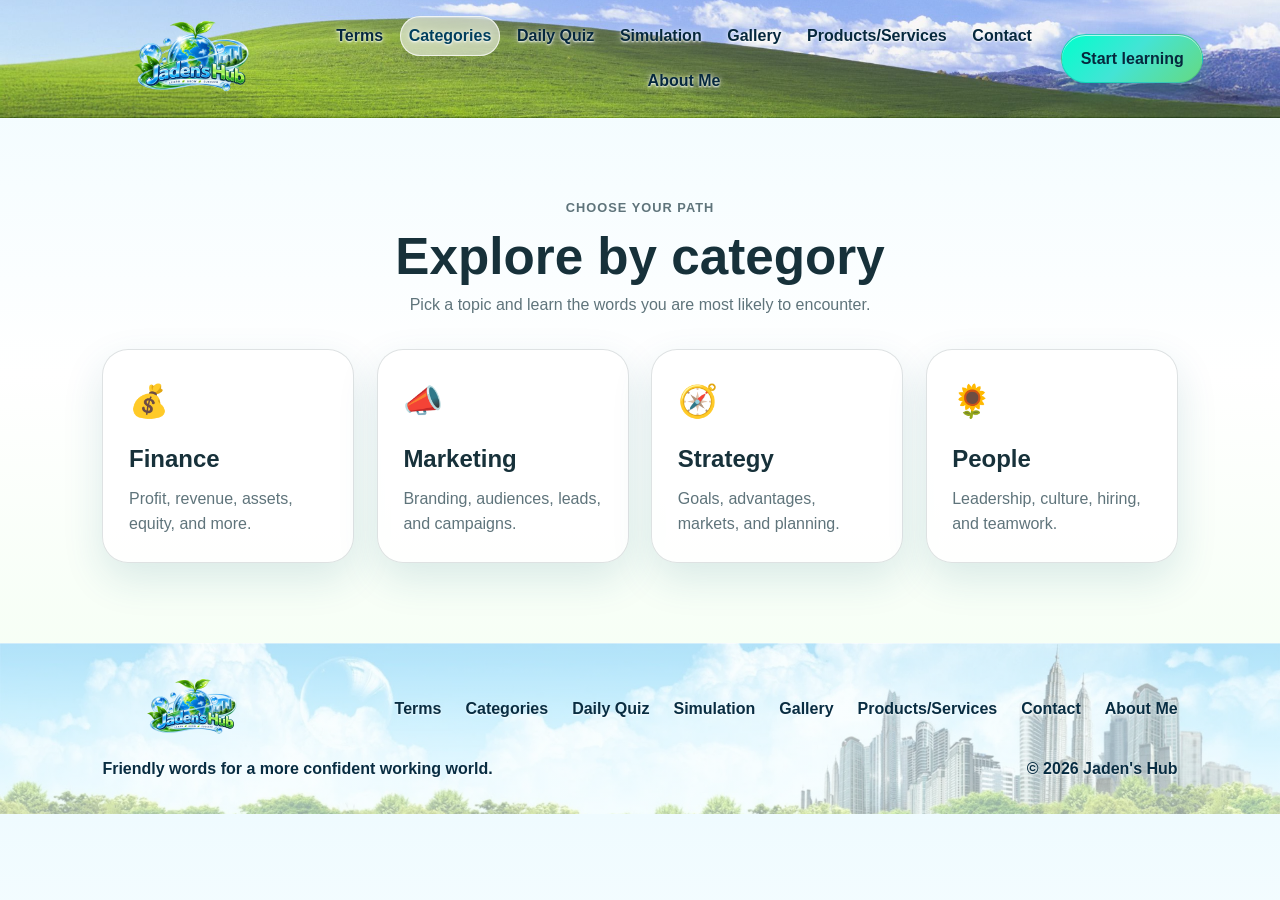
==== categories.html @ 8b5690b9 "Add files via upload" ====
<!DOCTYPE html>
<html lang="en">
<head>
  <meta charset="UTF-8">
  <meta name="viewport" content="width=device-width, initial-scale=1.0">
  <meta name="description" content="Explore business vocabulary by category on Jaden's Hub.">
  <title>Categories - Jaden's Hub</title>
  <link rel="stylesheet" href="Stylesheet.css">
</head>
<body>
  <header class="site-header">
    <a class="brand" href="index.html" aria-label="Jaden's Hub home">
      <span class="brand-icon" aria-hidden="true">🌱</span>
      <span>Jaden's Hub</span>
    </a>

    <button class="mobile-menu-toggle" type="button" aria-label="Open navigation menu" aria-expanded="false" aria-controls="mobile-navigation"><span class="hamburger-lines" aria-hidden="true"><span></span><span></span><span></span></span></button>
    <nav class="main-nav" id="mobile-navigation" aria-label="Main navigation">
      <a href="terms.html">Terms</a>
      <a href="categories.html" aria-current="page">Categories</a>
      <a href="quiz.html">Daily Quiz</a>
      <a href="simulation.html">Simulation</a>
      <a href="gallery.html">Gallery</a>
      <a href="services.html">Products/Services</a>
      <a href="contact.html">Contact</a>
      <a href="about.html">About Me</a>
    </nav>

    <a class="button button-small" href="terms.html">Start learning</a>
  </header>
  <main>
    <section class="section categories-section">
      <div class="section-heading centered">
        <p class="eyebrow">Choose your path</p>
        <h1>Explore by category</h1>
        <p>Pick a topic and learn the words you are most likely to encounter.</p>
      </div>

      <div class="category-grid">
        <a class="category-card finance" href="terms.html">
          <span aria-hidden="true">💰</span>
          <h2>Finance</h2>
          <p>Profit, revenue, assets, equity, and more.</p>
        </a>

        <a class="category-card marketing" href="terms.html">
          <span aria-hidden="true">📣</span>
          <h2>Marketing</h2>
          <p>Branding, audiences, leads, and campaigns.</p>
        </a>

        <a class="category-card strategy" href="terms.html">
          <span aria-hidden="true">🧭</span>
          <h2>Strategy</h2>
          <p>Goals, advantages, markets, and planning.</p>
        </a>

        <a class="category-card people" href="terms.html">
          <span aria-hidden="true">🌻</span>
          <h2>People</h2>
          <p>Leadership, culture, hiring, and teamwork.</p>
        </a>
      </div>
    </section>
  </main>
  <footer class="site-footer">
    <a class="brand" href="index.html" aria-label="Jaden's Hub home">
      <span class="brand-icon" aria-hidden="true">🌱</span>
      <span>Jaden's Hub</span>
    </a>

    <nav class="footer-nav" aria-label="Footer navigation">
      <a href="terms.html">Terms</a>
      <a href="categories.html" aria-current="page">Categories</a>
      <a href="quiz.html">Daily Quiz</a>
      <a href="simulation.html">Simulation</a>
      <a href="gallery.html">Gallery</a>
      <a href="services.html">Products/Services</a>
      <a href="contact.html">Contact</a>
      <a href="about.html">About Me</a>
    </nav>

    <p>Friendly words for a more confident working world.</p>
    <p>&copy; 2026 Jaden's Hub</p>
  </footer>
  <script src="mobile-menu.js" defer></script>
</body>
</html>
---- Stylesheet.css ----
:root {
  --sky: #dff6ff;
  --blue: #43b8d8;
  --blue-dark: #167a9b;
  --green: #66bd63;
  --green-dark: #357a38;
  --cream: #f8fff5;
  --text: #17313a;
  --muted: #5f747b;
  --white: #ffffff;
  --border: rgba(23, 49, 58, 0.14);
  --shadow: 0 16px 40px rgba(31, 103, 125, 0.14);
}

* {
  box-sizing: border-box;
}

html {
  scroll-behavior: smooth;
}

body {
  margin: 0;
  font-family: Arial, Helvetica, sans-serif;
  color: var(--text);
  background: linear-gradient(180deg, #effbff 0%, #ffffff 46%, #f1fff0 100%);
  line-height: 1.6;
}

a {
  color: inherit;
  text-decoration: none;
}

img {
  max-width: 100%;
}

.site-header {
  position: sticky;
  top: 0;
  z-index: 20;
  display: flex;
  align-items: center;
  justify-content: space-between;
  gap: 1.5rem;
  padding: 1rem 6vw;

  /* Windows XP / Frutiger Aero banner background */
  background-image:
    linear-gradient(
      rgba(255, 255, 255, 0.20),
      rgba(255, 255, 255, 0.12)
    ),
    url("banner-background.png");
  background-size: cover;
  background-position: center 60%;
  background-repeat: no-repeat;

  border-bottom: 1px solid var(--border);
}

.brand {
  display: inline-block;
  width: 230px;
  height: 82px;
  flex-shrink: 0;

  /* Jaden's Hub logo file */
  background-image: url("jadens-hub-logo.png");
  background-repeat: no-repeat;
  background-position: center;
  background-size: contain;

  /* Keeps the existing HTML accessible while showing the image logo */
  overflow: hidden;
  text-indent: -9999px;
  white-space: nowrap;
}

.brand .brand-icon,
.brand span {
  display: none;
}

.main-nav {
  display: flex;
  align-items: center;
  gap: 1.5rem;
}

.main-nav a:hover {
  color: var(--blue-dark);
}

.button {
  display: inline-block;
  padding: 0.85rem 1.2rem;
  border: 0;
  border-radius: 999px;
  background: linear-gradient(135deg, var(--blue), var(--green));
  color: var(--white);
  font: inherit;
  font-weight: 700;
  cursor: pointer;
  box-shadow: 0 8px 20px rgba(67, 184, 216, 0.22);
}

.button:hover {
  transform: translateY(-1px);
}

.button-small {
  padding: 0.65rem 1rem;
}

.button-secondary {
  background: rgba(255, 255, 255, 0.78);
  color: var(--blue-dark);
  border: 1px solid rgba(22, 122, 155, 0.25);
  box-shadow: none;
}

.hero {
  position: relative;
  min-height: 76vh;
  display: grid;
  grid-template-columns: 1.05fr 0.95fr;
  align-items: center;
  gap: 3rem;
  overflow: hidden;
  padding: 5rem 8vw;

  /* Frutiger Aero homepage background + readability overlay */
  background-image:
    linear-gradient(
      rgba(230, 249, 255, 0.38),
      rgba(255, 255, 255, 0.30)
    ),
    url("homepage-background.png");
  background-size: cover;
  background-position: 55% center;
  background-repeat: no-repeat;
}

.hero-content,
.hero-visual {
  position: relative;
  z-index: 2;
}

.eyebrow {
  margin: 0 0 0.65rem;
  color: var(--blue-dark);
  font-weight: 800;
  text-transform: uppercase;
  letter-spacing: 0.08em;
  font-size: 0.8rem;
}

h1,
h2,
h3,
p {
  margin-top: 0;
}

h1 {
  max-width: 720px;
  margin-bottom: 1rem;
  font-size: clamp(2.6rem, 6vw, 5rem);
  line-height: 0.98;
}

.hero-description {
  max-width: 620px;
  font-size: 1.15rem;
  color: var(--muted);
}

.hero-actions {
  display: flex;
  flex-wrap: wrap;
  gap: 0.9rem;
  margin: 2rem 0;
}

.learning-stats {
  display: flex;
  flex-wrap: wrap;
  gap: 2rem;
}

.learning-stats div {
  display: grid;
}

.learning-stats strong {
  font-size: 1.4rem;
}

.learning-stats span {
  color: var(--muted);
  font-size: 0.9rem;
}

.hero-visual {
  min-height: 420px;
}

.glass-card {
  position: absolute;
  top: 80px;
  left: 50%;
  z-index: 4;
  width: min(360px, 86%);
  padding: 1.6rem;
  transform: translateX(-50%);
  border: 1px solid rgba(255, 255, 255, 0.80);
  border-radius: 28px;
  background: rgba(255, 255, 255, 0.72);
  backdrop-filter: blur(14px);
  -webkit-backdrop-filter: blur(14px);
  box-shadow: 0 16px 40px rgba(31, 103, 125, 0.18);
}

.card-label {
  color: var(--green-dark);
  font-weight: 700;
  font-size: 0.82rem;
  text-transform: uppercase;
}

.featured-word h2 {
  margin: 0.45rem 0;
  font-size: 2.1rem;
}

.example {
  color: var(--muted);
  font-size: 0.92rem;
}

.sun {
  position: absolute;
  top: 0;
  right: 8%;
  width: 90px;
  height: 90px;
  border-radius: 50%;
  background: #fff49c;
  box-shadow: 0 0 55px rgba(255, 244, 156, 0.8);
}

.cloud {
  position: absolute;
  width: 140px;
  height: 45px;
  border-radius: 999px;
  background: rgba(255, 255, 255, 0.85);
}

.cloud::before,
.cloud::after {
  content: "";
  position: absolute;
  bottom: 0;
  border-radius: 50%;
  background: inherit;
}

.cloud::before {
  left: 18px;
  width: 62px;
  height: 62px;
}

.cloud::after {
  right: 20px;
  width: 76px;
  height: 76px;
}

.cloud-left {
  top: 54px;
  left: 0;
}

.cloud-right {
  top: 160px;
  right: -20px;
  transform: scale(0.72);
}

.hill {
  position: absolute;
  bottom: 38px;
  border-radius: 50% 50% 0 0;
}

.hill-back {
  left: -5%;
  width: 115%;
  height: 180px;
  background: #92d984;
}

.hill-front {
  left: -10%;
  bottom: 8px;
  width: 125%;
  height: 135px;
  background: #65bd63;
}

.water {
  position: absolute;
  right: -10%;
  bottom: -25px;
  width: 80%;
  height: 100px;
  border-radius: 50%;
  background: rgba(84, 204, 232, 0.7);
}

.bubble {
  position: absolute;
  z-index: 1;
  border: 2px solid rgba(255, 255, 255, 0.65);
  border-radius: 50%;
  background: rgba(255, 255, 255, 0.18);
}

.bubble-one {
  top: 12%;
  left: 3%;
  width: 90px;
  height: 90px;
}

.bubble-two {
  right: 3%;
  bottom: 12%;
  width: 130px;
  height: 130px;
}

.bubble-three {
  top: 24%;
  right: 38%;
  width: 45px;
  height: 45px;
}


/* Background image already includes these Frutiger Aero scenery elements. */
.hero .sun,
.hero .cloud,
.hero .hill,
.hero .water,
.hero .bubble {
  display: none;
}

.section {
  padding: 5rem 8vw;
}

.section-heading {
  display: flex;
  justify-content: space-between;
  align-items: end;
  gap: 2rem;
  margin-bottom: 2rem;
}

.section-heading h1,
.section-heading h2 {
  margin-bottom: 0.5rem;
  font-size: clamp(2rem, 4vw, 3.2rem);
  line-height: 1.08;
}

.section-heading > p {
  max-width: 430px;
  color: var(--muted);
}

.centered {
  display: block;
  max-width: 700px;
  margin-right: auto;
  margin-left: auto;
  text-align: center;
}

.centered p {
  max-width: none;
}

.term-grid,
.category-grid {
  display: grid;
  grid-template-columns: repeat(3, minmax(0, 1fr));
  gap: 1.4rem;
}

.term-card,
.category-card,
.quiz-card {
  border: 1px solid var(--border);
  border-radius: 26px;
  background: rgba(255, 255, 255, 0.84);
  box-shadow: var(--shadow);
}

.term-card {
  padding: 1.5rem;
}

.term-card-top {
  display: flex;
  justify-content: space-between;
  align-items: center;
}

.term-icon {
  font-size: 1.8rem;
}

.difficulty {
  padding: 0.3rem 0.65rem;
  border-radius: 999px;
  background: #e6f8df;
  color: var(--green-dark);
  font-size: 0.78rem;
  font-weight: 700;
}

.difficulty-medium {
  background: #fff4cd;
  color: #8a6814;
}

.term-card h2,
.term-card h3 {
  margin: 1rem 0 0.5rem;
}

.term-card > p {
  color: var(--muted);
}

.example-box {
  display: grid;
  gap: 0.3rem;
  margin: 1.1rem 0;
  padding: 1rem;
  border-radius: 18px;
  background: #effbff;
}

.term-card > a {
  color: var(--blue-dark);
  font-weight: 800;
}

.category-grid {
  grid-template-columns: repeat(4, minmax(0, 1fr));
}

.category-card {
  padding: 1.6rem;
  transition: transform 0.2s ease, box-shadow 0.2s ease;
}

.category-card:hover {
  transform: translateY(-4px);
}

.category-card > span {
  display: inline-block;
  margin-bottom: 0.8rem;
  font-size: 2rem;
}

.category-card h2,
.category-card h3 {
  margin-bottom: 0.45rem;
}

.category-card p {
  margin-bottom: 0;
  color: var(--muted);
}

.quiz-card {
  display: grid;
  grid-template-columns: 0.85fr 1.15fr;
  gap: 3rem;
  padding: 2rem;
}

.quiz-copy h1,
.quiz-copy h2 {
  font-size: clamp(2rem, 4vw, 3rem);
  line-height: 1.08;
}

.quiz-options {
  display: grid;
  gap: 0.9rem;
}

.quiz-options label {
  display: flex;
  gap: 0.75rem;
  align-items: flex-start;
  padding: 1rem;
  border: 1px solid var(--border);
  border-radius: 18px;
  background: #fbfeff;
  cursor: pointer;
}

.quiz-options input {
  margin-top: 0.35rem;
}

.site-footer {
  display: flex;
  flex-wrap: wrap;
  justify-content: space-between;
  gap: 1rem 2rem;
  padding: 2rem 8vw;
  border-top: 1px solid var(--border);
  background: rgba(255, 255, 255, 0.86);
  color: var(--muted);
}


.site-footer .brand {
  width: 180px;
  height: 64px;
}

.site-footer p {
  margin: 0;
}

.footer-nav {
  display: flex;
  align-items: center;
  gap: 1.5rem;
}

.footer-nav a {
  font-weight: 700;
  color: var(--text);
}

.footer-nav a:hover {
  color: var(--blue-dark);
}

@media (max-width: 900px) {
  .site-header {
    flex-wrap: wrap;
  }

  .main-nav {
    order: 3;
    width: 100%;
    justify-content: center;
  }

  .hero {
    grid-template-columns: 1fr;
    padding-top: 3rem;
  }

  .term-grid,
  .category-grid {
    grid-template-columns: repeat(2, minmax(0, 1fr));
  }

  .quiz-card {
    grid-template-columns: 1fr;
  }
}

@media (max-width: 600px) {
  .site-header {
    justify-content: center;
    padding: 1rem;
  }

  .brand {
    width: 190px;
    height: 68px;
  }

  .main-nav {
    gap: 1rem;
    font-size: 0.95rem;
  }

  .footer-nav {
    width: 100%;
    justify-content: center;
    gap: 1rem;
  }

  .site-header > .button {
    display: none;
  }

  .hero,
  .section {
    padding-right: 1.2rem;
    padding-left: 1.2rem;
  }

  .learning-stats,
  .section-heading {
    display: grid;
  }

  .term-grid,
  .category-grid {
    grid-template-columns: 1fr;
  }

  .hero-visual {
    min-height: 360px;
  }
}


/* =========================
   HOMEPAGE HERO TEXT CONTRAST
   Darker text for readability against the bright sky background.
   These rules are limited to .hero so the other pages keep their colors.
   ========================= */

.hero-content {
  color: #092f45;
}

.hero-content h1 {
  color: #06283d;
  text-shadow: 0 2px 3px rgba(255, 255, 255, 0.35);
}

.hero-content .eyebrow {
  color: #064d68;
}

.hero-description {
  color: #163b4c;
  font-weight: 600;
}

.hero .learning-stats strong {
  color: #06283d;
}

.hero .learning-stats span {
  color: #163b4c;
  font-weight: 600;
}


/* =========================
   HIGH-CONTRAST NAVIGATION
   Keeps the links readable over the bright XP-style banner.
   ========================= */

.site-header .main-nav a {
  color: #06283d;
  font-weight: 800;
  text-shadow:
    0 1px 2px rgba(255, 255, 255, 0.95),
    0 0 6px rgba(255, 255, 255, 0.75);
}

.site-header .main-nav a:hover {
  color: #003f5c;
  text-shadow:
    0 1px 2px rgba(255, 255, 255, 1),
    0 0 8px rgba(255, 255, 255, 0.9);
}


/* =========================
   ABOUT ME PAGE
   ========================= */

.about-section {
  min-height: 70vh;
}

.about-card {
  max-width: 900px;
  margin: 0 auto;
  padding: clamp(1.5rem, 4vw, 3rem);
  border: 1px solid var(--border);
  border-radius: 28px;
  background: rgba(255, 255, 255, 0.88);
  box-shadow: var(--shadow);
}

.about-card p {
  margin-bottom: 1.25rem;
  color: #294650;
  font-size: 1.05rem;
  line-height: 1.8;
}

.about-card p:last-child {
  margin-bottom: 0;
  color: #06283d;
  font-size: 1.25rem;
  text-align: center;
}


/* =========================
   NAVIGATION SPACING
   Gives Daily Quiz, About Me, and Start learning enough room
   to stay comfortably on one line.
   ========================= */

.site-header {
  flex-wrap: nowrap;
  gap: 1.25rem;
}

.main-nav {
  flex-wrap: nowrap;
  white-space: nowrap;
}

.main-nav a {
  display: inline-block;
  min-width: max-content;
  padding: 0.65rem 0.85rem;
  white-space: nowrap;
}

.site-header > .button {
  min-width: max-content;
  padding-left: 1.15rem;
  padding-right: 1.15rem;
  white-space: nowrap;
}

/* Give the navigation more breathing room on medium-width screens. */
@media (max-width: 1050px) {
  .site-header {
    padding-left: 3vw;
    padding-right: 3vw;
    gap: 0.8rem;
  }

  .main-nav {
    gap: 0.55rem;
  }

  .main-nav a {
    padding-left: 0.55rem;
    padding-right: 0.55rem;
  }

  .brand {
    width: 200px;
  }
}

/* On tablets, allow the navigation to move to its own row
   rather than squeezing or wrapping individual link text. */
@media (max-width: 900px) {
  .site-header {
    flex-wrap: wrap;
  }

  .main-nav {
    width: 100%;
    justify-content: center;
  }
}


/* =========================
   ABOUT ME CITY BACKGROUND
   ========================= */

.about-section {
  position: relative;
  min-height: 78vh;
  background-image:
    linear-gradient(
      rgba(230, 249, 255, 0.28),
      rgba(255, 255, 255, 0.20)
    ),
    url("about-background.jpg");
  background-size: cover;
  background-position: center center;
  background-repeat: no-repeat;
  background-attachment: fixed;
}

.about-section .section-heading {
  padding: 1.25rem 1.5rem;
  border-radius: 24px;
  background: rgba(255, 255, 255, 0.72);
  backdrop-filter: blur(10px);
  -webkit-backdrop-filter: blur(10px);
  box-shadow: 0 12px 30px rgba(31, 103, 125, 0.14);
}

.about-section .about-card {
  background: rgba(255, 255, 255, 0.84);
  backdrop-filter: blur(12px);
  -webkit-backdrop-filter: blur(12px);
}

@media (max-width: 900px) {
  .about-section {
    background-attachment: scroll;
    background-position: center top;
  }
}


/* =====================================================
   REAL-LIFE TERMINOLOGY SIMULATION
   Frutiger Aero game-style interface
   ===================================================== */

.simulation-page {
  min-height: 100vh;
  background:
    radial-gradient(circle at 14% 12%, rgba(255, 255, 255, 0.95) 0 2%, transparent 16%),
    radial-gradient(circle at 88% 22%, rgba(255, 244, 156, 0.42) 0 3%, transparent 18%),
    linear-gradient(180deg, #bdeeff 0%, #eafcff 38%, #f8fff5 72%, #dff5d8 100%);
}

.simulation-page .site-header .main-nav a[aria-current="page"] {
  color: #003f5c;
  background: rgba(255, 255, 255, 0.55);
  border-radius: 999px;
  box-shadow: inset 0 0 0 1px rgba(255, 255, 255, 0.72);
}

.simulation-main {
  position: relative;
  min-height: 72vh;
  padding: clamp(2.5rem, 6vw, 5rem) 8vw;
  overflow: hidden;
}

.simulation-main::before,
.simulation-main::after {
  content: "";
  position: absolute;
  border-radius: 50%;
  pointer-events: none;
}

.simulation-main::before {
  width: 360px;
  height: 360px;
  top: -110px;
  right: -90px;
  background: rgba(84, 204, 232, 0.22);
  border: 2px solid rgba(255, 255, 255, 0.45);
  box-shadow:
    -520px 180px 0 -120px rgba(255, 255, 255, 0.18),
    -180px 500px 0 -80px rgba(102, 189, 99, 0.12);
}

.simulation-main::after {
  width: 190px;
  height: 190px;
  left: 3%;
  bottom: 4%;
  background: rgba(255, 255, 255, 0.18);
  border: 2px solid rgba(255, 255, 255, 0.5);
}

.simulation-container {
  position: relative;
  z-index: 2;
  width: min(940px, 100%);
  margin: 0 auto;
}

.simulation-screen {
  padding: clamp(1.5rem, 4vw, 3rem);
  border: 1px solid rgba(255, 255, 255, 0.88);
  border-radius: 32px;
  background: rgba(255, 255, 255, 0.78);
  backdrop-filter: blur(16px);
  -webkit-backdrop-filter: blur(16px);
  box-shadow:
    0 24px 60px rgba(31, 103, 125, 0.18),
    inset 0 1px 0 rgba(255, 255, 255, 0.92);
}

.simulation-screen > h1 {
  max-width: 820px;
  margin-bottom: 1rem;
  color: #06283d;
  font-size: clamp(2.2rem, 5vw, 4rem);
  line-height: 1.02;
}

.simulation-intro {
  max-width: 700px;
  margin-bottom: 2rem;
  color: #294650;
  font-size: 1.08rem;
  font-weight: 600;
}

.simulation-actions {
  display: flex;
  flex-wrap: wrap;
  gap: 0.9rem;
  align-items: center;
}

.simulation-primary-button,
.simulation-secondary-button,
.simulation-small-button,
.category-button,
.choice-button {
  font: inherit;
  font-weight: 800;
  cursor: pointer;
  transition:
    transform 0.18s ease,
    box-shadow 0.18s ease,
    border-color 0.18s ease,
    background 0.18s ease;
}

.simulation-primary-button {
  padding: 0.95rem 1.35rem;
  border: 1px solid rgba(255, 255, 255, 0.8);
  border-radius: 999px;
  background: linear-gradient(135deg, var(--blue), var(--green));
  color: #ffffff;
  box-shadow:
    0 10px 24px rgba(67, 184, 216, 0.24),
    inset 0 1px 0 rgba(255, 255, 255, 0.5);
}

.simulation-primary-button:hover,
.category-button:hover,
.choice-button:hover:not(:disabled) {
  transform: translateY(-3px);
}

.simulation-secondary-button,
.simulation-small-button {
  padding: 0.9rem 1.2rem;
  border: 1px solid rgba(22, 122, 155, 0.24);
  border-radius: 999px;
  background: rgba(255, 255, 255, 0.76);
  color: var(--blue-dark);
}

.simulation-secondary-button:hover,
.simulation-small-button:hover {
  transform: translateY(-2px);
  background: #ffffff;
  box-shadow: 0 8px 18px rgba(31, 103, 125, 0.12);
}

.simulation-small-button {
  padding: 0.65rem 0.95rem;
  font-size: 0.9rem;
}

.simulation-category-grid {
  display: grid;
  grid-template-columns: repeat(2, minmax(0, 1fr));
  gap: 1rem;
  margin: 2rem 0;
}

.category-button {
  display: flex;
  align-items: center;
  gap: 1rem;
  min-height: 92px;
  padding: 1.15rem 1.25rem;
  border: 1px solid rgba(22, 122, 155, 0.16);
  border-radius: 24px;
  background: linear-gradient(135deg, rgba(255, 255, 255, 0.94), rgba(239, 251, 255, 0.84));
  color: #123846;
  text-align: left;
  box-shadow: 0 10px 24px rgba(31, 103, 125, 0.10);
}

.category-button:hover {
  border-color: rgba(22, 122, 155, 0.34);
  box-shadow: 0 15px 30px rgba(31, 103, 125, 0.16);
}

.simulation-category-icon {
  display: grid;
  place-items: center;
  flex: 0 0 54px;
  width: 54px;
  height: 54px;
  border-radius: 18px;
  background: linear-gradient(135deg, #e8fbff, #e9f9e4);
  font-size: 1.75rem;
}

.mixed-category-button {
  grid-column: 1 / -1;
  background: linear-gradient(135deg, rgba(222, 250, 255, 0.96), rgba(231, 255, 225, 0.92));
}

.simulation-top-row {
  display: flex;
  justify-content: space-between;
  gap: 1rem;
  align-items: center;
  margin-bottom: 1.4rem;
}

.score-display {
  margin: 0;
  padding: 0.55rem 0.9rem;
  border: 1px solid rgba(22, 122, 155, 0.16);
  border-radius: 999px;
  background: rgba(255, 255, 255, 0.74);
  color: #123846;
  font-weight: 800;
}

.score-display span {
  color: var(--blue-dark);
}

.simulation-category-label {
  display: inline-block;
  margin-bottom: 1rem;
  padding: 0.4rem 0.8rem;
  border-radius: 999px;
  background: #e6f8df;
  color: var(--green-dark);
  font-size: 0.82rem;
  font-weight: 800;
  text-transform: uppercase;
  letter-spacing: 0.06em;
}

.scenario-card {
  margin-bottom: 1.5rem;
  padding: clamp(1.25rem, 3vw, 2rem);
  border: 1px solid rgba(255, 255, 255, 0.86);
  border-radius: 26px;
  background: linear-gradient(135deg, rgba(239, 251, 255, 0.94), rgba(255, 255, 255, 0.92));
  box-shadow: 0 14px 30px rgba(31, 103, 125, 0.11);
}

.scenario-card h3 {
  margin-bottom: 0.85rem;
  color: #06283d;
  font-size: clamp(1.25rem, 2.5vw, 1.65rem);
  line-height: 1.35;
}

.scenario-card p {
  margin-bottom: 0;
  color: #294650;
  font-size: 1.04rem;
  font-weight: 600;
}

.simulation-question-heading {
  margin: 1.4rem 0 1rem;
  color: #123846;
  font-size: 1.2rem;
}

.simulation-choices,
#choices {
  display: grid;
  grid-template-columns: repeat(2, minmax(0, 1fr));
  gap: 0.9rem;
  margin-bottom: 1.25rem;
}

.choice-button {
  min-height: 64px;
  padding: 1rem 1.1rem;
  border: 1px solid rgba(22, 122, 155, 0.18);
  border-radius: 18px;
  background: rgba(255, 255, 255, 0.9);
  color: #17313a;
  text-align: left;
  box-shadow: 0 7px 18px rgba(31, 103, 125, 0.08);
}

.choice-button:hover:not(:disabled) {
  border-color: var(--blue);
  background: #effbff;
  box-shadow: 0 10px 22px rgba(31, 103, 125, 0.14);
}

.choice-button:disabled {
  cursor: default;
  opacity: 0.72;
}

#feedback {
  margin-top: 1rem;
}

.correct-feedback,
.incorrect-feedback {
  margin-bottom: 1.25rem;
  padding: 1.2rem 1.3rem;
  border-radius: 20px;
}

.correct-feedback {
  border: 1px solid rgba(53, 122, 56, 0.20);
  background: rgba(230, 248, 223, 0.90);
  color: #245c2a;
}

.incorrect-feedback {
  border: 1px solid rgba(164, 105, 35, 0.20);
  background: rgba(255, 244, 205, 0.92);
  color: #704f16;
}

.correct-feedback h3,
.incorrect-feedback h3 {
  margin-bottom: 0.45rem;
}

.correct-feedback p,
.incorrect-feedback p {
  margin-bottom: 0;
}

.final-score-card {
  display: inline-block;
  min-width: min(100%, 330px);
  margin: 0.5rem 0 1.5rem;
  padding: 1.35rem 1.6rem;
  border: 1px solid rgba(255, 255, 255, 0.88);
  border-radius: 24px;
  background: linear-gradient(135deg, #effbff, #edffe8);
  box-shadow: 0 12px 26px rgba(31, 103, 125, 0.12);
}

.final-score-card h3 {
  margin-bottom: 0.5rem;
  color: var(--green-dark);
}

.final-score-card p {
  margin-bottom: 0;
  color: #123846;
  font-size: 1.15rem;
}

.simulation-motto {
  margin: 0 0 1.5rem;
  color: var(--blue-dark);
  font-size: 1.15rem;
  font-weight: 900;
}

@media (max-width: 760px) {
  .simulation-main {
    padding-right: 1rem;
    padding-left: 1rem;
  }

  .simulation-category-grid,
  .simulation-choices,
  #choices {
    grid-template-columns: 1fr;
  }

  .mixed-category-button {
    grid-column: auto;
  }

  .simulation-top-row {
    align-items: stretch;
    flex-direction: column;
  }

  .score-display {
    align-self: flex-start;
  }

  .simulation-actions {
    align-items: stretch;
    flex-direction: column;
  }

  .simulation-actions button {
    width: 100%;
  }
}

/* GALLERY, PRODUCTS/SERVICES & CONTACT */
.feature-page{min-height:72vh;background:linear-gradient(180deg,#effbff,#fff 50%,#f1fff0)}
.new-grid{display:grid;grid-template-columns:repeat(3,minmax(0,1fr));gap:1.4rem;max-width:1200px;margin:auto}
.new-card,.contact-form{padding:1.5rem;border:1px solid rgba(255,255,255,.9);border-radius:26px;background:rgba(255,255,255,.84);box-shadow:var(--shadow)}
.new-card>span{font-size:2.5rem}.new-card h2{color:#06283d}.new-card p{color:#405d68}.new-card a{color:var(--blue-dark);font-weight:800}
.contact-layout{display:grid;grid-template-columns:.8fr 1.2fr;gap:1.5rem;max-width:1000px;margin:auto}.contact-form{display:grid;gap:.7rem}
.contact-form label{font-weight:800}.contact-form input,.contact-form textarea{padding:.9rem 1rem;border:1px solid rgba(22,122,155,.22);border-radius:14px;font:inherit}.form-note{color:var(--muted);font-size:.85rem}
.site-header .main-nav{justify-content:center;gap:.3rem .5rem;flex-wrap:wrap}.site-header .main-nav a{padding:.45rem .55rem}.site-header .main-nav a[aria-current="page"]{background:rgba(255,255,255,.6);border-radius:999px}
.site-footer .footer-nav{flex-wrap:wrap;justify-content:center}
@media(max-width:1000px){.new-grid{grid-template-columns:repeat(2,minmax(0,1fr))}}@media(max-width:760px){.new-grid,.contact-layout{grid-template-columns:1fr}}

/* VISUAL IMAGE GALLERY */
.visual-gallery-page{min-height:72vh;background:linear-gradient(180deg,#effbff,#fff 48%,#f1fff0)}
.visual-gallery-grid{display:grid;grid-template-columns:repeat(2,minmax(0,1fr));gap:1.75rem;max-width:1180px;margin:auto}
.visual-gallery-card{margin:0;overflow:hidden;border:1px solid rgba(255,255,255,.92);border-radius:28px;background:rgba(255,255,255,.86);box-shadow:var(--shadow);transition:transform .2s ease}
.visual-gallery-card:hover{transform:translateY(-4px)}
.visual-gallery-card img{display:block;width:100%;height:310px;object-fit:cover}
.visual-gallery-card:first-child img{object-fit:contain;padding:1rem;background:linear-gradient(135deg,#dff6ff,#e8ffe2)}
.visual-gallery-card figcaption{padding:1.25rem 1.4rem 1.5rem}.visual-gallery-card h2{margin-bottom:.4rem;color:#06283d;font-size:1.35rem}.visual-gallery-card p{margin-bottom:0;color:#405d68}
.gallery-wide{grid-column:1/-1}.gallery-wide img{height:360px}
@media(max-width:760px){.visual-gallery-grid{grid-template-columns:1fr}.gallery-wide{grid-column:auto}.visual-gallery-card img,.gallery-wide img{height:240px}}

/* SIMULATION PAGE: futuristic blue city background */
.simulation-page .simulation-main {
  background-image: linear-gradient(rgba(222,246,255,.16), rgba(230,255,248,.20)), url("simulation-background.png");
  background-size: cover;
  background-position: center center;
  background-repeat: no-repeat;
  background-attachment: fixed;
}
@media (max-width: 900px) {
  .simulation-page .simulation-main { background-attachment: scroll; }
}


/* JADEN'S HUB FOOTER LANDSCAPE — shared across all pages */
.site-footer {
  background-image: linear-gradient(rgba(244, 253, 255, .55), rgba(244, 253, 255, .62)), url("footer-background.png");
  background-size: cover;
  background-position: center 57%;
  background-repeat: no-repeat;
  border-top: 1px solid rgba(255,255,255,.7);
}
.site-footer p, .site-footer .footer-nav a {
  color: #082d42;
  font-weight: 700;
  text-shadow: 0 1px 2px rgba(255,255,255,.9);
}
.site-footer .footer-nav a:hover { color: #006a7e; }


/* =====================================================
   CONSISTENT GLASS-BUBBLE NAVIGATION
   Selected page gets the same frosted pill as Simulation.
   ===================================================== */
.site-header .main-nav a {
  border-radius: 999px;
  transition: background-color .2s ease, box-shadow .2s ease;
}
.site-header .main-nav a[aria-current="page"],
.simulation-page .site-header .main-nav a[aria-current="page"] {
  color: #003f5c;
  background: rgba(255, 255, 255, .55);
  border-radius: 999px;
  box-shadow: inset 0 0 0 1px rgba(255, 255, 255, .72);
  backdrop-filter: blur(10px);
  -webkit-backdrop-filter: blur(10px);
}
.site-header .main-nav a:not([aria-current="page"]):hover {
  background: rgba(255, 255, 255, .35);
  box-shadow: inset 0 0 0 1px rgba(255, 255, 255, .55);
  backdrop-filter: blur(8px);
  -webkit-backdrop-filter: blur(8px);
}


/* =====================================================
   ASSIGNMENT 4: RESPONSIVE LAYOUT & KEYBOARD ACCESSIBILITY
   These final rules intentionally override earlier layout
   settings while preserving the Frutiger Aero appearance.
   ===================================================== */

/* Keep flexible items from forcing horizontal page overflow. */
.hero-content, .hero-visual, .contact-layout > *,
.new-grid > *, .visual-gallery-grid > * { min-width: 0; }

/* Keyboard users receive a clearly visible focus ring. */
a:focus-visible, button:focus-visible,
input:focus-visible, textarea:focus-visible,
select:focus-visible, [tabindex]:focus-visible {
  outline: 3px solid #073e66;
  outline-offset: 3px;
  box-shadow: 0 0 0 5px rgba(255,255,255,.95);
}

/* Text remains readable on the bright gradient buttons. */
.button, .simulation-primary-button {
  color: #06283d;
}

/* Allow navigation to reflow rather than overflow at medium widths. */
@media (max-width: 1200px) {
  .site-header { flex-wrap: wrap; justify-content: center; }
  .site-header .main-nav {
    order: 3;
    width: 100%;
    justify-content: center;
    flex-wrap: wrap;
    white-space: normal;
  }
  .site-header .main-nav a { white-space: nowrap; }
}

@media (max-width: 900px) {
  .site-header { gap: .7rem; }
  .hero { grid-template-columns: minmax(0,1fr); }
  .footer-nav { flex-wrap: wrap; justify-content: center; }
}

@media (max-width: 600px) {
  .site-header { padding: .75rem 1rem; gap: .5rem; }
  .site-header .brand { width: 180px; height: 64px; }
  .site-header .main-nav {
    order: 3;
    display: flex;
    width: 100%;
    flex-wrap: wrap;
    justify-content: center;
    gap: .3rem;
    font-size: .88rem;
    white-space: normal;
  }
  .site-header .main-nav a {
    padding: .55rem .6rem;
    white-space: nowrap;
  }
  .site-header > .button { display: none; }
  .hero { min-height: auto; padding-top: 2.5rem; padding-bottom: 2.5rem; }
  .hero-visual { min-height: 300px; }
  .hero-content h1 { font-size: clamp(2.1rem, 9vw, 3.2rem); line-height: 1.1; }
  .section { padding-top: 3rem; padding-bottom: 3rem; }
  .site-footer { justify-content: center; text-align: center; }
  .site-footer .footer-nav { width: 100%; flex-wrap: wrap; gap: .4rem .8rem; }
  .site-footer .footer-nav a { padding: .35rem .2rem; }
  .visual-gallery-card img, .gallery-wide img { height: auto; max-height: 280px; }
  .contact-form input, .contact-form textarea { width: 100%; min-width: 0; }
  .simulation-screen { border-radius: 22px; }
}

/* Respect visitors who prefer reduced motion. */
@media (prefers-reduced-motion: reduce) {
  html { scroll-behavior: auto; }
  *, *::before, *::after {
    animation-duration: .01ms !important;
    transition-duration: .01ms !important;
  }
}


/* =====================================================
   BRIGHT AQUA CALL-TO-ACTION BUTTONS
   #00FFCC accent with gentle hover lift and glossy shine.
   ===================================================== */
:root { --aqua-accent: #00ffcc; }

.button:not(.button-secondary),
.simulation-primary-button {
  position: relative;
  overflow: hidden;
  background: linear-gradient(135deg, #00ffcc 0%, #43e4d5 48%, #66d981 100%);
  color: #06283d;
  border: 1px solid rgba(0, 102, 110, .22);
  box-shadow: 0 7px 19px rgba(0, 170, 155, .23), inset 0 1px 0 rgba(255,255,255,.65);
  transition: transform .22s ease, box-shadow .22s ease, filter .22s ease;
}

.button:not(.button-secondary)::after,
.simulation-primary-button::after {
  content: "";
  position: absolute;
  inset: 0;
  border-radius: inherit;
  pointer-events: none;
  background: linear-gradient(110deg, transparent 22%, rgba(255,255,255,.55) 48%, transparent 72%);
  transform: translateX(-130%);
  transition: transform .55s ease;
}

.button:not(.button-secondary):hover,
.simulation-primary-button:hover {
  transform: translateY(-3px);
  filter: saturate(1.1) brightness(1.035);
  box-shadow: 0 12px 27px rgba(0, 170, 155, .32), inset 0 1px 0 rgba(255,255,255,.75);
}

.button:not(.button-secondary):hover::after,
.simulation-primary-button:hover::after { transform: translateX(130%); }

.button:not(.button-secondary):active,
.simulation-primary-button:active { transform: translateY(-1px); }

@media (prefers-reduced-motion: reduce) {
  .button:not(.button-secondary), .simulation-primary-button,
  .button:not(.button-secondary)::after, .simulation-primary-button::after {
    transition: none;
  }
  .button:not(.button-secondary):hover,
  .simulation-primary-button:hover { transform: none; }
  .button:not(.button-secondary):hover::after,
  .simulation-primary-button:hover::after { transform: translateX(-130%); }
}

/* =====================================================
   COMPACT MOBILE HEADER & GLASS HAMBURGER NAVIGATION
   Desktop header and its existing shine effects are unchanged.
   ===================================================== */
.mobile-menu-toggle { display: none; }
@media (max-width: 900px) {
  .site-header {
    display: flex;
    flex-wrap: wrap;
    justify-content: space-between;
    align-items: center;
    gap: .4rem;
    padding: .45rem 1rem;
  }
  .site-header .brand {
    width: clamp(132px, 38vw, 175px);
    height: 57px;
    flex-shrink: 1;
  }
  .site-header > .button { display: none; }
  .mobile-menu-toggle {
    display: grid;
    place-items: center;
    flex: 0 0 48px;
    width: 48px;
    height: 46px;
    padding: 0;
    cursor: pointer;
    border: 1px solid rgba(255,255,255,.85);
    border-radius: 16px;
    background: rgba(255,255,255,.55);
    box-shadow: 0 5px 15px rgba(31,103,125,.16), inset 0 1px 0 rgba(255,255,255,.95);
    backdrop-filter: blur(12px);
    -webkit-backdrop-filter: blur(12px);
    transition: transform .2s ease, background .2s ease;
  }
  .mobile-menu-toggle:hover { background: rgba(255,255,255,.8); transform: translateY(-2px); }
  .hamburger-lines { display: grid; gap: 5px; }
  .hamburger-lines span { display: block; width: 23px; height: 2.5px; border-radius: 3px; background: #073e57; transition: transform .2s ease, opacity .2s ease; }
  .mobile-menu-toggle[aria-expanded="true"] .hamburger-lines span:nth-child(1) { transform: translateY(7.5px) rotate(45deg); }
  .mobile-menu-toggle[aria-expanded="true"] .hamburger-lines span:nth-child(2) { opacity: 0; }
  .mobile-menu-toggle[aria-expanded="true"] .hamburger-lines span:nth-child(3) { transform: translateY(-7.5px) rotate(-45deg); }
  .site-header .main-nav,
  .site-header .main-nav#mobile-navigation {
    display: none;
    order: 3;
    flex: 0 0 100%;
    width: 100%;
    margin-top: .35rem;
    padding: .7rem;
    flex-direction: column;
    align-items: stretch;
    justify-content: flex-start;
    gap: .25rem;
    border: 1px solid rgba(255,255,255,.75);
    border-radius: 22px;
    background: rgba(232,251,255,.89);
    box-shadow: 0 14px 28px rgba(20,93,112,.2), inset 0 1px 0 rgba(255,255,255,.85);
    backdrop-filter: blur(18px);
    -webkit-backdrop-filter: blur(18px);
  }
  .site-header .main-nav.is-open,
  .site-header .main-nav#mobile-navigation.is-open { display: flex; }
  .site-header .main-nav a {
    display: block;
    width: 100%;
    min-width: 0;
    padding: .7rem 1rem;
    border-radius: 14px;
    white-space: normal;
    font-size: 1rem;
    line-height: 1.3;
  }
  .site-header .main-nav a[aria-current="page"] { background: rgba(255,255,255,.7); }
}
@media (prefers-reduced-motion: reduce) {
  .mobile-menu-toggle, .hamburger-lines span { transition: none; }
  .mobile-menu-toggle:hover { transform: none; }
}
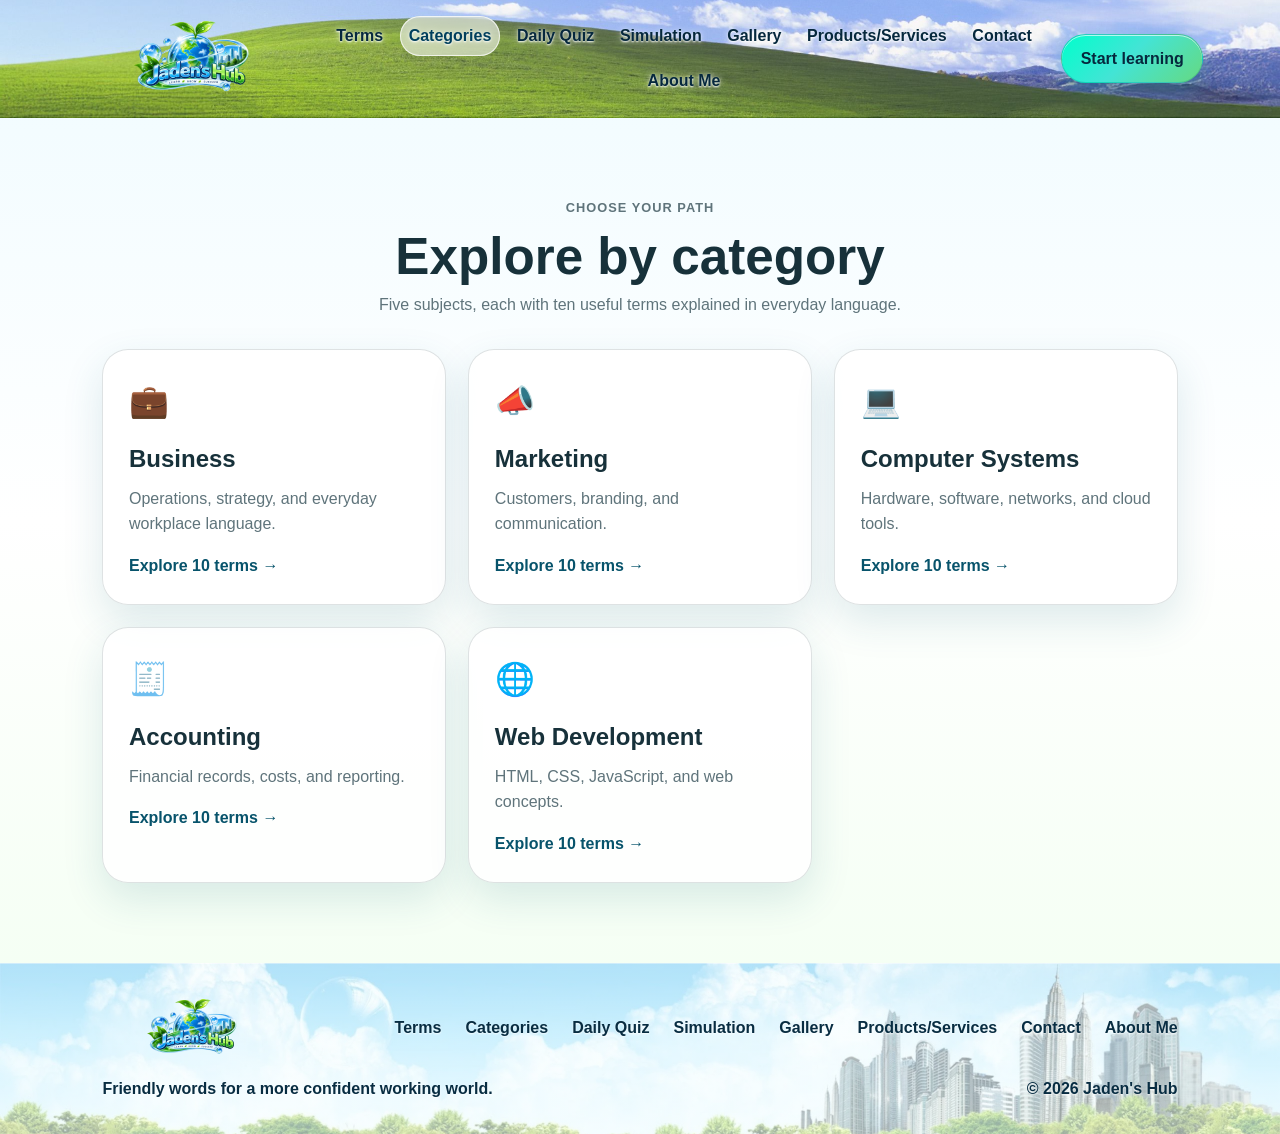
==== commit 2253fc20: "Add files via upload" ====
--- a/categories.html
+++ b/categories.html
@@ -28,41 +28,11 @@
 
     <a class="button button-small" href="terms.html">Start learning</a>
   </header>
-  <main>
-    <section class="section categories-section">
-      <div class="section-heading centered">
-        <p class="eyebrow">Choose your path</p>
-        <h1>Explore by category</h1>
-        <p>Pick a topic and learn the words you are most likely to encounter.</p>
-      </div>
-
-      <div class="category-grid">
-        <a class="category-card finance" href="terms.html">
-          <span aria-hidden="true">💰</span>
-          <h2>Finance</h2>
-          <p>Profit, revenue, assets, equity, and more.</p>
-        </a>
-
-        <a class="category-card marketing" href="terms.html">
-          <span aria-hidden="true">📣</span>
-          <h2>Marketing</h2>
-          <p>Branding, audiences, leads, and campaigns.</p>
-        </a>
-
-        <a class="category-card strategy" href="terms.html">
-          <span aria-hidden="true">🧭</span>
-          <h2>Strategy</h2>
-          <p>Goals, advantages, markets, and planning.</p>
-        </a>
-
-        <a class="category-card people" href="terms.html">
-          <span aria-hidden="true">🌻</span>
-          <h2>People</h2>
-          <p>Leadership, culture, hiring, and teamwork.</p>
-        </a>
-      </div>
-    </section>
-  </main>
+  <main><section class="section categories-section"><div class="section-heading centered"><p class="eyebrow">Choose your path</p><h1>Explore by category</h1><p>Five subjects, each with ten useful terms explained in everyday language.</p></div><div class="category-grid hub-category-grid"><a class="category-card" href="terms.html?category=Business"><span aria-hidden="true">💼</span><h2>Business</h2><p>Operations, strategy, and everyday workplace language.</p><strong>Explore 10 terms →</strong></a>
+<a class="category-card" href="terms.html?category=Marketing"><span aria-hidden="true">📣</span><h2>Marketing</h2><p>Customers, branding, and communication.</p><strong>Explore 10 terms →</strong></a>
+<a class="category-card" href="terms.html?category=Computer%20Systems"><span aria-hidden="true">💻</span><h2>Computer Systems</h2><p>Hardware, software, networks, and cloud tools.</p><strong>Explore 10 terms →</strong></a>
+<a class="category-card" href="terms.html?category=Accounting"><span aria-hidden="true">🧾</span><h2>Accounting</h2><p>Financial records, costs, and reporting.</p><strong>Explore 10 terms →</strong></a>
+<a class="category-card" href="terms.html?category=Web%20Development"><span aria-hidden="true">🌐</span><h2>Web Development</h2><p>HTML, CSS, JavaScript, and web concepts.</p><strong>Explore 10 terms →</strong></a></div></section></main>
   <footer class="site-footer">
     <a class="brand" href="index.html" aria-label="Jaden's Hub home">
       <span class="brand-icon" aria-hidden="true">🌱</span>
--- a/Stylesheet.css
+++ b/Stylesheet.css
@@ -1509,3 +1509,21 @@
   .mobile-menu-toggle, .hamburger-lines span { transition: none; }
   .mobile-menu-toggle:hover { transform: none; }
 }
+
+/* Searchable Jaden's Hub glossary and five-category layout */
+.hub-category-grid {grid-template-columns:repeat(3,minmax(0,1fr));}
+.hub-category-grid .category-card strong{display:block;margin-top:1rem;color:#07536b;}
+.glossary-tools{max-width:1100px;margin:0 auto 2rem;padding:1.4rem;border:1px solid rgba(255,255,255,.9);border-radius:24px;background:rgba(255,255,255,.82);box-shadow:var(--shadow)}
+.glossary-tools label{display:block;font-weight:800;margin-bottom:.5rem}
+#glossary-search{display:block;width:100%;padding:.85rem 1rem;border:1px solid #6dabb5;border-radius:14px;font:inherit;color:#123846;background:#fff}
+.glossary-filters{display:flex;flex-wrap:wrap;gap:.55rem;margin-top:1rem}
+.glossary-filter{padding:.6rem .9rem;border:1px solid rgba(0,105,116,.25);border-radius:999px;background:#eefbff;color:#123846;font:inherit;font-weight:700;cursor:pointer}
+.glossary-filter:hover,.glossary-filter.is-active{background:linear-gradient(135deg,#00ffcc,#8de6b1);border-color:#009d8b}
+#glossary-count{margin:.9rem 0 0;color:#294650;font-weight:700}
+.glossary-grid{grid-template-columns:repeat(3,minmax(0,1fr));}
+.glossary-grid .term-card h2{margin:.7rem 0 .55rem;color:#06283d;font-size:1.45rem}
+.glossary-grid .term-card p{min-height:3.6em}
+.glossary-tag{display:inline-block;padding:.3rem .7rem;border-radius:999px;background:#e6f8df;color:#275d32;font-weight:800;font-size:.8rem}
+#glossary-empty{max-width:800px;margin:1rem auto;text-align:center;font-weight:700}
+@media(max-width:1000px){.hub-category-grid,.glossary-grid{grid-template-columns:repeat(2,minmax(0,1fr))}}
+@media(max-width:650px){.hub-category-grid,.glossary-grid{grid-template-columns:1fr}.glossary-tools{padding:1rem}.glossary-filter{font-size:.9rem}.glossary-grid .term-card p{min-height:0}}
